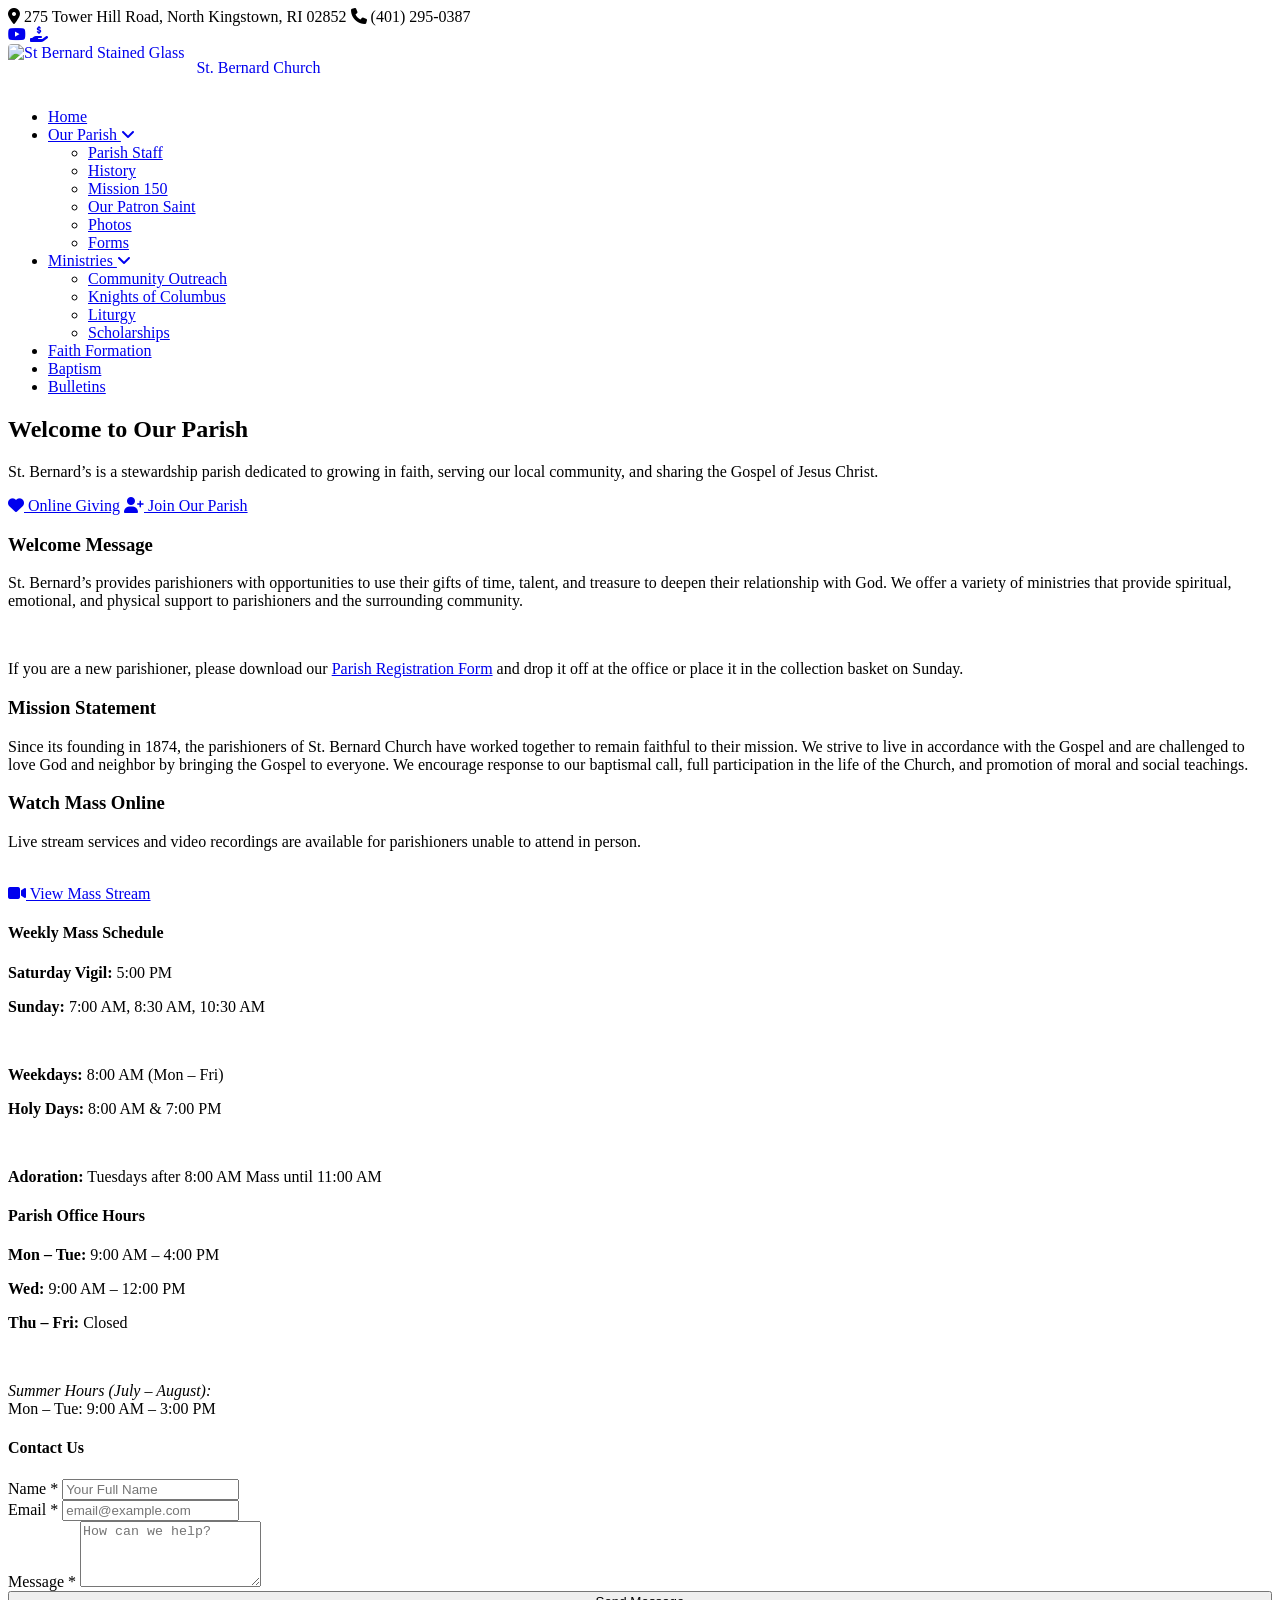
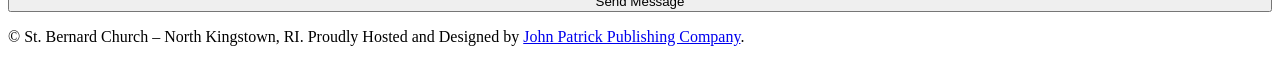
==== index.html @ ca155a06 "Replace inline styles with external stylesheet Removed inline styles and linked external stylesheet." ====
<!DOCTYPE html>
<html lang="en">
<head>
  <meta charset="UTF-8">
  <meta name="viewport" content="width=device-width, initial-scale=1.0">
  <title>St Bernard Church – North Kingstown, RI</title>
  <link rel="stylesheet" href="https://cdnjs.cloudflare.com/ajax/libs/font-awesome/6.4.0/css/all.min.css">
  <link rel="stylesheet" media/styles.css">


</head>
<body>

  <!-- Top Info Bar -->
  <div class="topbar">
    <div class="topbar-info">
      <span><i class="fas fa-map-marker-alt"></i> 275 Tower Hill Road, North Kingstown, RI 02852</span>
      <span><i class="fas fa-phone"></i> (401) 295-0387</span>
    </div>
    <div class="topbar-links">
      <a href="https://www.youtube.com/@saintbernard-northkingstow7690" target="_blank" title="YouTube"><i class="fab fa-youtube"></i></a>
      <a href="https://giving.parishsoft.com/App/Giving/stbernardnk" target="_blank" title="Online Giving"><i class="fas fa-hand-holding-dollar"></i></a>
    </div>
  </div>

  <!-- Header & Navigation -->
  <header>
    <div class="nav-container">
      <div class="logo-area">
  <a href="{root}index.html" style="display: flex; align-items: center; gap: 12px; text-decoration: none;">
    <img src="/media/st-bernard-stained-glass-window-from-getty-images.jpg" alt="St Bernard Stained Glass" style="height: 48px; width: auto; border-radius: 4px;">
    <span class="site-title">St. Bernard Church</span>
  </a>
</div>
      <nav>
        <ul class="nav-links">
          <li class="nav-item"><a href="index.html">Home</a></li>
          <li class="nav-item">
            <a href="#">Our Parish <i class="fas fa-angle-down"></i></a>
            <ul class="dropdown">
              <li><a href="parish-staff/index.html">Parish Staff</a></li>
              <li><a href="history/index.html">History</a></li>
              <li><a href="mission-150/index.html">Mission 150</a></li>
              <li><a href="our-patron-saint/index.html">Our Patron Saint</a></li>
              <li><a href="photos/index.html">Photos</a></li>
              <li><a href="forms/index.html">Forms</a></li>
            </ul>
          </li>
          <li class="nav-item">
            <a href="#">Ministries <i class="fas fa-angle-down"></i></a>
            <ul class="dropdown">
              <li><a href="community-outreach/index.html">Community Outreach</a></li>
              <li><a href="knight-of-columbus/index.html">Knights of Columbus</a></li>
              <li><a href="liturgy/index.html">Liturgy</a></li>
              <li><a href="scholarships/index.html">Scholarships</a></li>
            </ul>
          </li>
          <li class="nav-item"><a href="faith-formation/index.html">Faith Formation</a></li>
          <li class="nav-item"><a href="baptism/index.html">Baptism</a></li>
          <li class="nav-item"><a href="https://www.jppc.net/onlinebulletins/9020template.pdf" target="_blank">Bulletins</a></li>
        </ul>
      </nav>
    </div>
  </header>

  <!-- Hero Banner -->
  <section class="hero">
    <div class="hero-content">
      <h2>Welcome to Our Parish</h2>
      <p>St. Bernard’s is a stewardship parish dedicated to growing in faith, serving our local community, and sharing the Gospel of Jesus Christ.</p>
      <div class="hero-actions">
        <a href="https://giving.parishsoft.com/App/Giving/stbernardnk" target="_blank" class="btn btn-primary"><i class="fas fa-heart"></i> Online Giving</a>
        <a href="https://www.stbernardnk.com/wp-content/uploads/parish-registration-form-9-22-2020.pdf" target="_blank" class="btn btn-outline"><i class="fas fa-user-plus"></i> Join Our Parish</a>
      </div>
    </div>
  </section>

  <!-- Main Grid Content -->
  <div class="content-grid">
    
    <!-- Left Column: Core Announcements & Mission -->
    <main class="main-body">
      
      <article class="card">
        <h3 class="section-title">Welcome Message</h3>
        <p>St. Bernard’s provides parishioners with opportunities to use their gifts of time, talent, and treasure to deepen their relationship with God. We offer a variety of ministries that provide spiritual, emotional, and physical support to parishioners and the surrounding community.</p>
        <br>
        <p>If you are a new parishioner, please download our <a href="https://www.stbernardnk.com/wp-content/uploads/parish-registration-form-9-22-2020.pdf" target="_blank">Parish Registration Form</a> and drop it off at the office or place it in the collection basket on Sunday.</p>
      </article>

      <article class="card">
        <h3 class="section-title">Mission Statement</h3>
        <p>Since its founding in 1874, the parishioners of St. Bernard Church have worked together to remain faithful to their mission. We strive to live in accordance with the Gospel and are challenged to love God and neighbor by bringing the Gospel to everyone. We encourage response to our baptismal call, full participation in the life of the Church, and promotion of moral and social teachings.</p>
      </article>

      <article class="card">
        <h3 class="section-title">Watch Mass Online</h3>
        <p>Live stream services and video recordings are available for parishioners unable to attend in person.</p>
        <br>
        <a href="https://olmparish.org/news/2020/3/30/olm-live-streaming-schedule" target="_blank" class="btn btn-primary"><i class="fas fa-video"></i> View Mass Stream</a>
      </article>

    </main>

    <!-- Right Column: Sidebar Widgets -->
    <aside class="sidebar">
      
      <div class="card">
        <h4 class="widget-title">Weekly Mass Schedule</h4>
        <p><strong>Saturday Vigil:</strong> 5:00 PM</p>
        <p><strong>Sunday:</strong> 7:00 AM, 8:30 AM, 10:30 AM</p>
        <br>
        <p><strong>Weekdays:</strong> 8:00 AM (Mon – Fri)</p>
        <p><strong>Holy Days:</strong> 8:00 AM & 7:00 PM</p>
        <br>
        <p><strong>Adoration:</strong> Tuesdays after 8:00 AM Mass until 11:00 AM</p>
      </div>

      <div class="card">
        <h4 class="widget-title">Parish Office Hours</h4>
        <p><strong>Mon – Tue:</strong> 9:00 AM – 4:00 PM</p>
        <p><strong>Wed:</strong> 9:00 AM – 12:00 PM</p>
        <p><strong>Thu – Fri:</strong> Closed</p>
        <br>
        <p><em>Summer Hours (July – August):</em><br>Mon – Tue: 9:00 AM – 3:00 PM</p>
      </div>

      <div class="card">
        <h4 class="widget-title">Contact Us</h4>
        <form action="#" method="post">
          <div class="form-group">
            <label for="name">Name *</label>
            <input type="text" id="name" name="name" required placeholder="Your Full Name">
          </div>
          <div class="form-group">
            <label for="email">Email *</label>
            <input type="email" id="email" name="email" required placeholder="email@example.com">
          </div>
          <div class="form-group">
            <label for="message">Message *</label>
            <textarea id="message" name="message" rows="4" required placeholder="How can we help?"></textarea>
          </div>
          <button type="submit" class="btn btn-primary" style="width: 100%; justify-content: center;">Send Message</button>
        </form>
      </div>

    </aside>

  </div>

  <!-- Footer -->
  <footer>
    <p>&copy; St. Bernard Church – North Kingstown, RI. Proudly Hosted and Designed by <a href="https://www.jppc.net/" target="_blank">John Patrick Publishing Company</a>.</p>
  </footer>

</body>
</html>
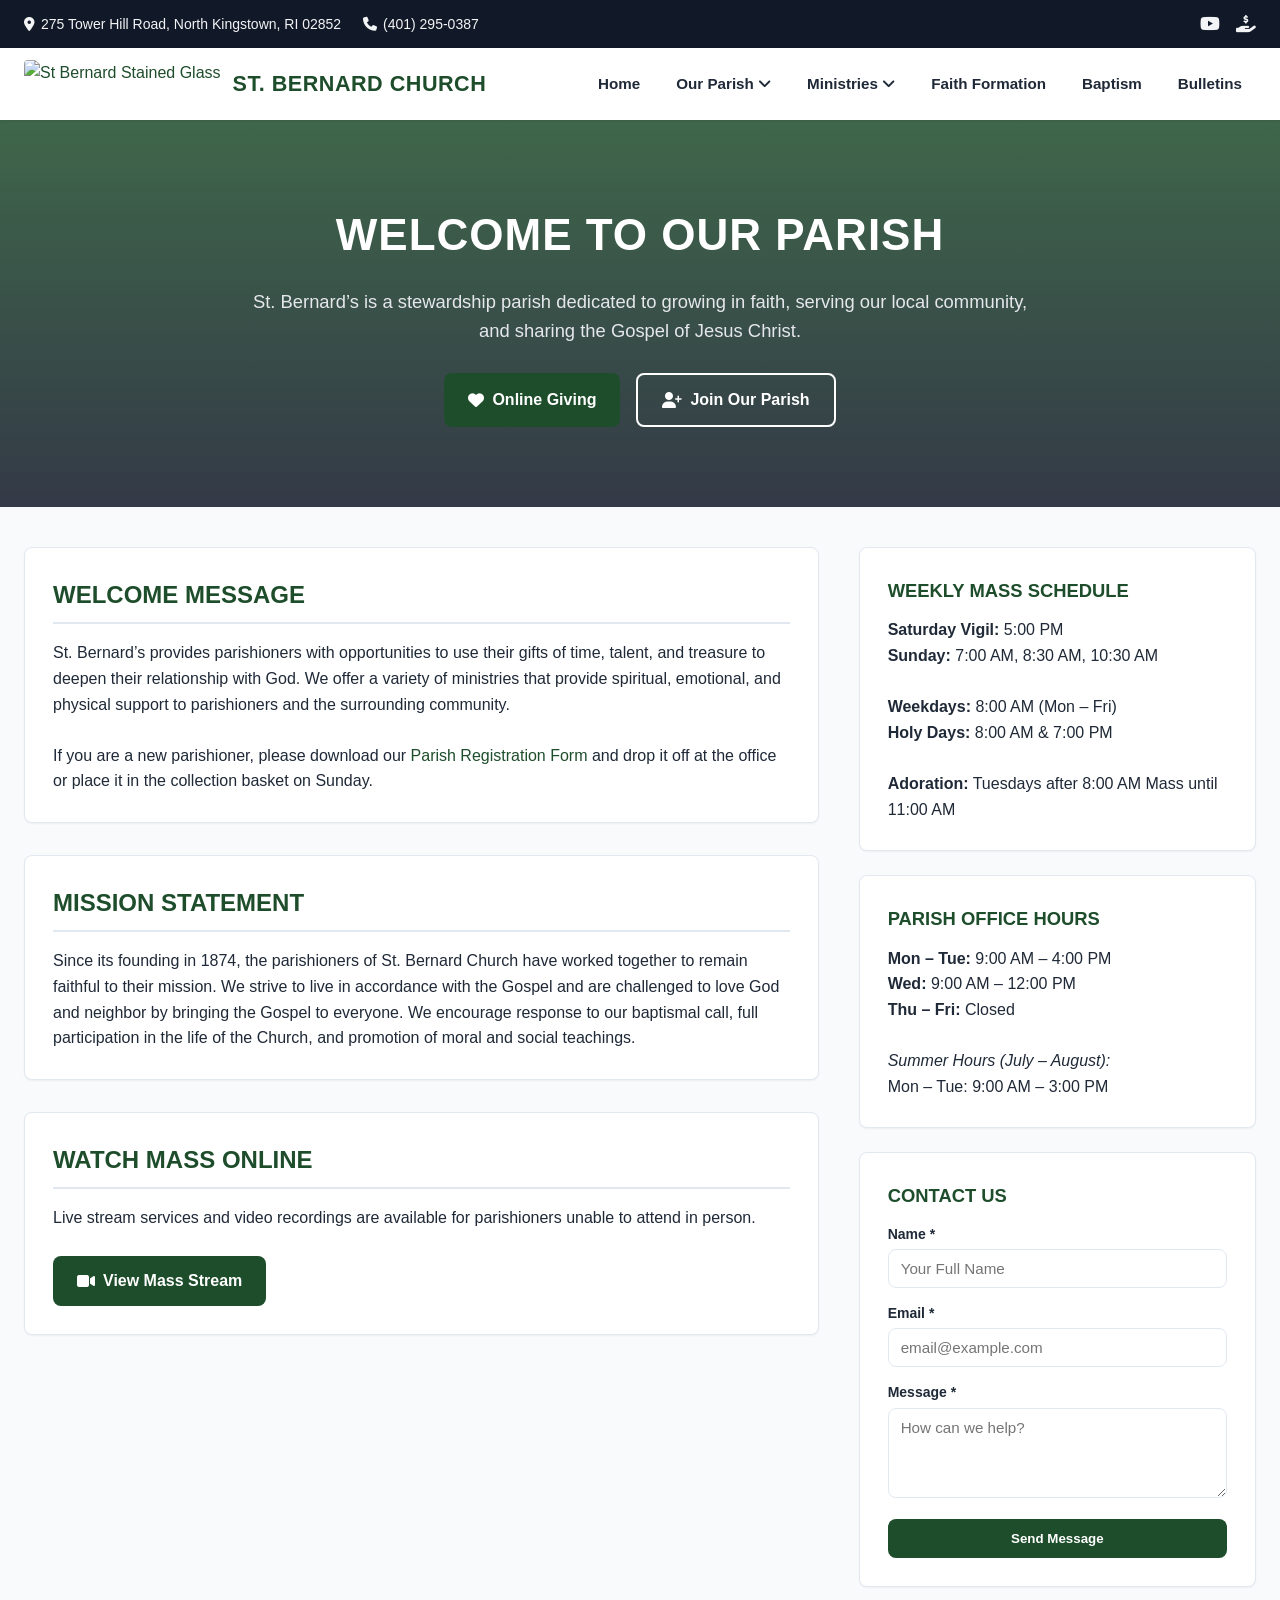
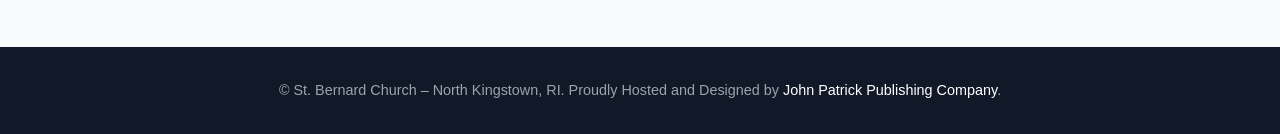
==== commit 43c7f7df: "Update link to Parish Staff page in navigation" ====
--- a/index.html
+++ b/index.html
@@ -5,7 +5,7 @@
   <meta name="viewport" content="width=device-width, initial-scale=1.0">
   <title>St Bernard Church – North Kingstown, RI</title>
   <link rel="stylesheet" href="https://cdnjs.cloudflare.com/ajax/libs/font-awesome/6.4.0/css/all.min.css">
-  <link rel="stylesheet" media/styles.css">
+ <link rel="stylesheet" href="css/styles.css">
 
 
 </head>
@@ -38,7 +38,7 @@
           <li class="nav-item">
             <a href="#">Our Parish <i class="fas fa-angle-down"></i></a>
             <ul class="dropdown">
-              <li><a href="parish-staff/index.html">Parish Staff</a></li>
+              <li><a href="parish-staff.html">Parish Staff</a></li>
               <li><a href="history/index.html">History</a></li>
               <li><a href="mission-150/index.html">Mission 150</a></li>
               <li><a href="our-patron-saint/index.html">Our Patron Saint</a></li>
--- a/css/styles.css
+++ b/css/styles.css
@@ -0,0 +1,324 @@
+ 
+    :root {
+      --primary-color: #1e4d2b;
+      --primary-hover: #14351d;
+      --accent-color: #800000;
+      --text-dark: #1f2937;
+      --text-muted: #4b5563;
+      --bg-light: #f8fafc;
+      --card-bg: #ffffff;
+      --border-color: #e2e8f0;
+      --radius: 8px;
+    }
+
+    * {
+      box-sizing: border-box;
+      margin: 0;
+      padding: 0;
+      font-family: -apple-system, BlinkMacSystemFont, "Segoe UI", Roboto, Helvetica, Arial, sans-serif;
+    }
+
+    body {
+      background-color: var(--bg-light);
+      color: var(--text-dark);
+      line-height: 1.6;
+    }
+
+    a {
+      color: var(--primary-color);
+      text-decoration: none;
+      transition: color 0.2s ease;
+    }
+
+    a:hover {
+      color: var(--accent-color);
+    }
+
+    /* Top Bar */
+    .topbar {
+      background-color: #111827;
+      color: #f3f4f6;
+      padding: 10px 24px;
+      font-size: 0.875rem;
+      display: flex;
+      justify-content: space-between;
+      align-items: center;
+      flex-wrap: wrap;
+      gap: 12px;
+    }
+
+    .topbar-info span {
+      margin-right: 18px;
+      display: inline-flex;
+      align-items: center;
+      gap: 6px;
+    }
+
+    .topbar-links a {
+      color: #f3f4f6;
+      margin-left: 12px;
+      font-size: 1.1rem;
+    }
+
+    /* Navigation Bar */
+    header {
+      background: #ffffff;
+      box-shadow: 0 1px 3px rgba(0,0,0,0.1);
+      position: sticky;
+      top: 0;
+      z-index: 1000;
+    }
+
+    .nav-container {
+      max-width: 1280px;
+      margin: 0 auto;
+      display: flex;
+      justify-content: space-between;
+      align-items: center;
+      padding: 12px 24px;
+    }
+
+    .logo-area {
+      display: flex;
+      align-items: center;
+      gap: 12px;
+    }
+
+    .logo-area img {
+      height: 48px;
+      width: auto;
+      border-radius: 4px;
+    }
+
+    .site-title {
+      font-size: 1.35rem;
+      font-weight: 700;
+      color: var(--primary-color);
+      text-transform: uppercase;
+      letter-spacing: 0.5px;
+    }
+
+    .nav-links {
+      display: flex;
+      list-style: none;
+      gap: 8px;
+    }
+
+    .nav-item {
+      position: relative;
+    }
+
+    .nav-item > a {
+      padding: 10px 14px;
+      font-weight: 600;
+      font-size: 0.95rem;
+      color: var(--text-dark);
+      border-radius: var(--radius);
+      display: inline-block;
+    }
+
+    .nav-item:hover > a {
+      background-color: var(--bg-light);
+      color: var(--primary-color);
+    }
+
+    /* Submenu */
+    .dropdown {
+      display: none;
+      position: absolute;
+      top: 100%;
+      left: 0;
+      background: #ffffff;
+      min-width: 220px;
+      box-shadow: 0 10px 15px -3px rgba(0,0,0,0.1);
+      border: 1px solid var(--border-color);
+      border-radius: var(--radius);
+      padding: 8px 0;
+      list-style: none;
+    }
+
+    .dropdown a {
+      display: block;
+      padding: 8px 16px;
+      font-weight: 400;
+      font-size: 0.9rem;
+      color: var(--text-dark);
+    }
+
+    .dropdown a:hover {
+      background-color: var(--bg-light);
+      color: var(--primary-color);
+    }
+
+    .nav-item:hover .dropdown {
+      display: block;
+    }
+
+    /* Hero Banner */
+    .hero {
+      background: linear-gradient(rgba(30, 77, 43, 0.85), rgba(17, 24, 39, 0.85)), 
+                  url('https://www.stbernardnk.com/wp-content/uploads/church-and-parish-center.png') center/cover no-repeat;
+      color: #ffffff;
+      padding: 80px 24px;
+      text-align: center;
+    }
+
+    .hero-content {
+      max-width: 800px;
+      margin: 0 auto;
+    }
+
+    .hero h2 {
+      font-size: 2.75rem;
+      font-weight: 800;
+      margin-bottom: 16px;
+      text-transform: uppercase;
+      letter-spacing: 1px;
+    }
+
+    .hero p {
+      font-size: 1.15rem;
+      margin-bottom: 28px;
+      color: #e5e7eb;
+    }
+
+    .hero-actions {
+      display: flex;
+      justify-content: center;
+      gap: 16px;
+      flex-wrap: wrap;
+    }
+
+    .btn {
+      padding: 12px 24px;
+      font-weight: 600;
+      border-radius: var(--radius);
+      display: inline-flex;
+      align-items: center;
+      gap: 8px;
+      cursor: pointer;
+      transition: all 0.2s ease;
+    }
+
+    .btn-primary {
+      background-color: var(--primary-color);
+      color: #ffffff;
+      border: none;
+    }
+
+    .btn-primary:hover {
+      background-color: var(--primary-hover);
+      color: #ffffff;
+    }
+
+    .btn-outline {
+      border: 2px solid #ffffff;
+      color: #ffffff;
+    }
+
+    .btn-outline:hover {
+      background-color: #ffffff;
+      color: var(--text-dark);
+    }
+
+    /* Main Container */
+    .content-grid {
+      max-width: 1280px;
+      margin: 40px auto;
+      padding: 0 24px;
+      display: grid;
+      grid-template-columns: 2fr 1fr;
+      gap: 40px;
+    }
+
+    /* Main Column */
+    .main-body {
+      display: flex;
+      flex-direction: column;
+      gap: 32px;
+    }
+
+    .card {
+      background: var(--card-bg);
+      border: 1px solid var(--border-color);
+      border-radius: var(--radius);
+      padding: 28px;
+      box-shadow: 0 1px 2px rgba(0,0,0,0.05);
+    }
+
+    .section-title {
+      font-size: 1.5rem;
+      color: var(--primary-color);
+      font-weight: 700;
+      margin-bottom: 16px;
+      border-bottom: 2px solid var(--border-color);
+      padding-bottom: 8px;
+      text-transform: uppercase;
+    }
+
+    /* Sidebar Column */
+    .sidebar {
+      display: flex;
+      flex-direction: column;
+      gap: 24px;
+    }
+
+    .widget-title {
+      font-size: 1.15rem;
+      color: var(--primary-color);
+      font-weight: 700;
+      margin-bottom: 12px;
+      text-transform: uppercase;
+    }
+
+    /* Form Fields */
+    .form-group {
+      margin-bottom: 14px;
+    }
+
+    .form-group label {
+      display: block;
+      font-size: 0.875rem;
+      font-weight: 600;
+      margin-bottom: 4px;
+    }
+
+    .form-group input,
+    .form-group textarea {
+      width: 100%;
+      padding: 10px 12px;
+      border: 1px solid var(--border-color);
+      border-radius: var(--radius);
+      font-size: 0.95rem;
+    }
+
+    .form-group input:focus,
+    .form-group textarea:focus {
+      outline: 2px solid var(--primary-color);
+      border-color: transparent;
+    }
+
+    /* Footer */
+    footer {
+      background-color: #111827;
+      color: #9ca3af;
+      padding: 32px 24px;
+      margin-top: 60px;
+      text-align: center;
+      font-size: 0.9rem;
+    }
+
+    footer a {
+      color: #ffffff;
+    }
+
+    /* Responsive Design */
+    @media (max-width: 992px) {
+      .content-grid {
+        grid-template-columns: 1fr;
+      }
+      .nav-links {
+        display: none; /* Add JS or mobile menu button for production */
+      }
+    }
+
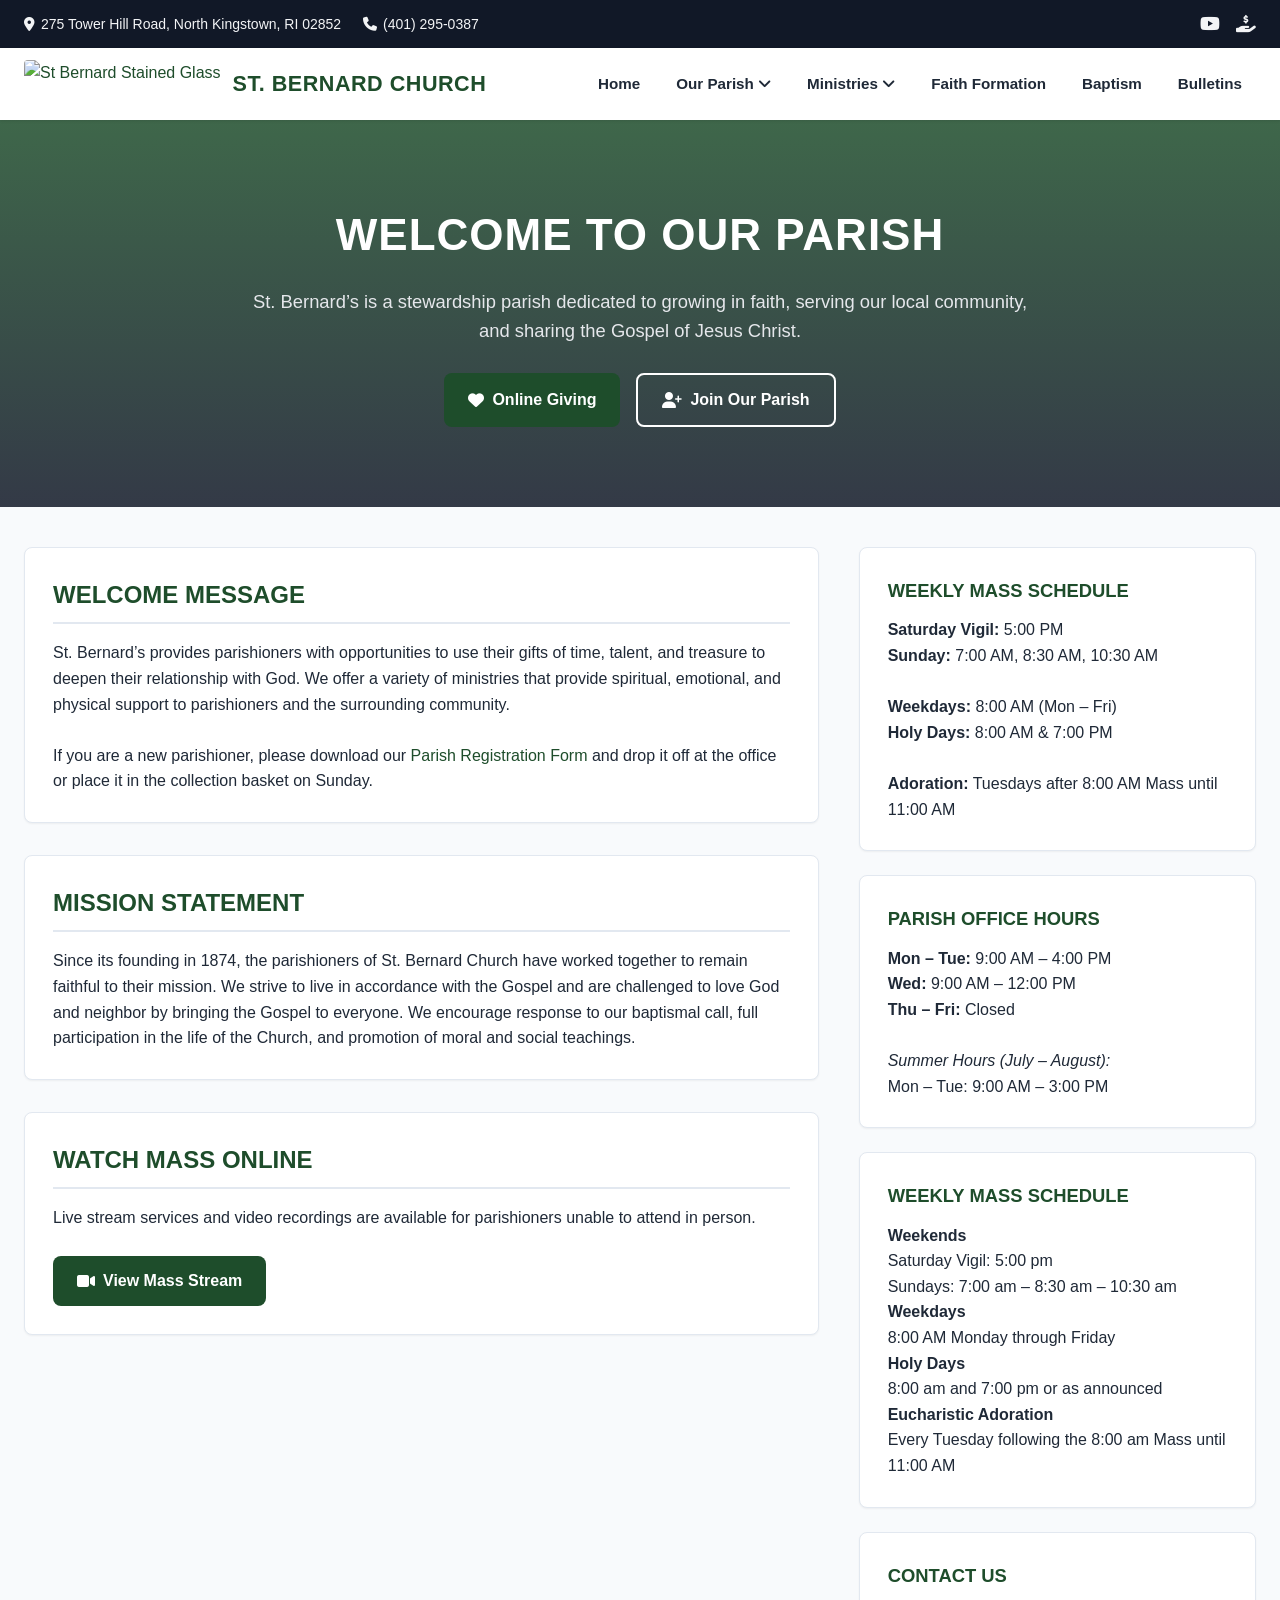
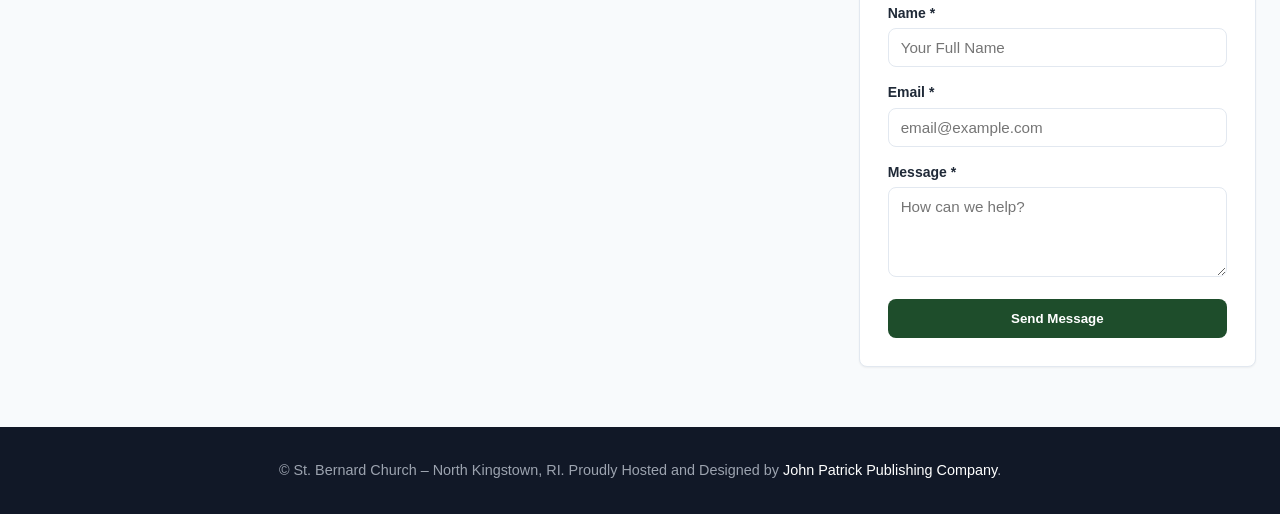
==== commit 7e1aa459: "Update index.html" ====
--- a/index.html
+++ b/index.html
@@ -57,7 +57,7 @@
           </li>
           <li class="nav-item"><a href="faith-formation/index.html">Faith Formation</a></li>
           <li class="nav-item"><a href="baptism/index.html">Baptism</a></li>
-          <li class="nav-item"><a href="https://www.jppc.net/onlinebulletins/9020template.pdf" target="_blank">Bulletins</a></li>
+          <li class="nav-item"><a href="https://www.church-bulletin.org/saint-bernard-church-north-kingstown-ri-02852" target="_blank">Bulletins</a></li>
         </ul>
       </nav>
     </div>
@@ -125,6 +125,24 @@
         <p><em>Summer Hours (July – August):</em><br>Mon – Tue: 9:00 AM – 3:00 PM</p>
       </div>
 
+
+      <div class="card">
+  <h4 class="widget-title">WEEKLY MASS SCHEDULE</h4>
+  
+  <p><strong>Weekends</strong><br>
+  Saturday Vigil: 5:00 pm<br>
+  Sundays: 7:00 am – 8:30 am – 10:30 am</p>
+
+  <p><strong>Weekdays</strong><br>
+  8:00 AM Monday through Friday</p>
+
+  <p><strong>Holy Days</strong><br>
+  8:00 am and 7:00 pm or as announced</p>
+
+  <p><strong>Eucharistic Adoration</strong><br>
+  Every Tuesday following the 8:00 am Mass until 11:00 AM</p>
+</div>
+
       <div class="card">
         <h4 class="widget-title">Contact Us</h4>
         <form action="#" method="post">
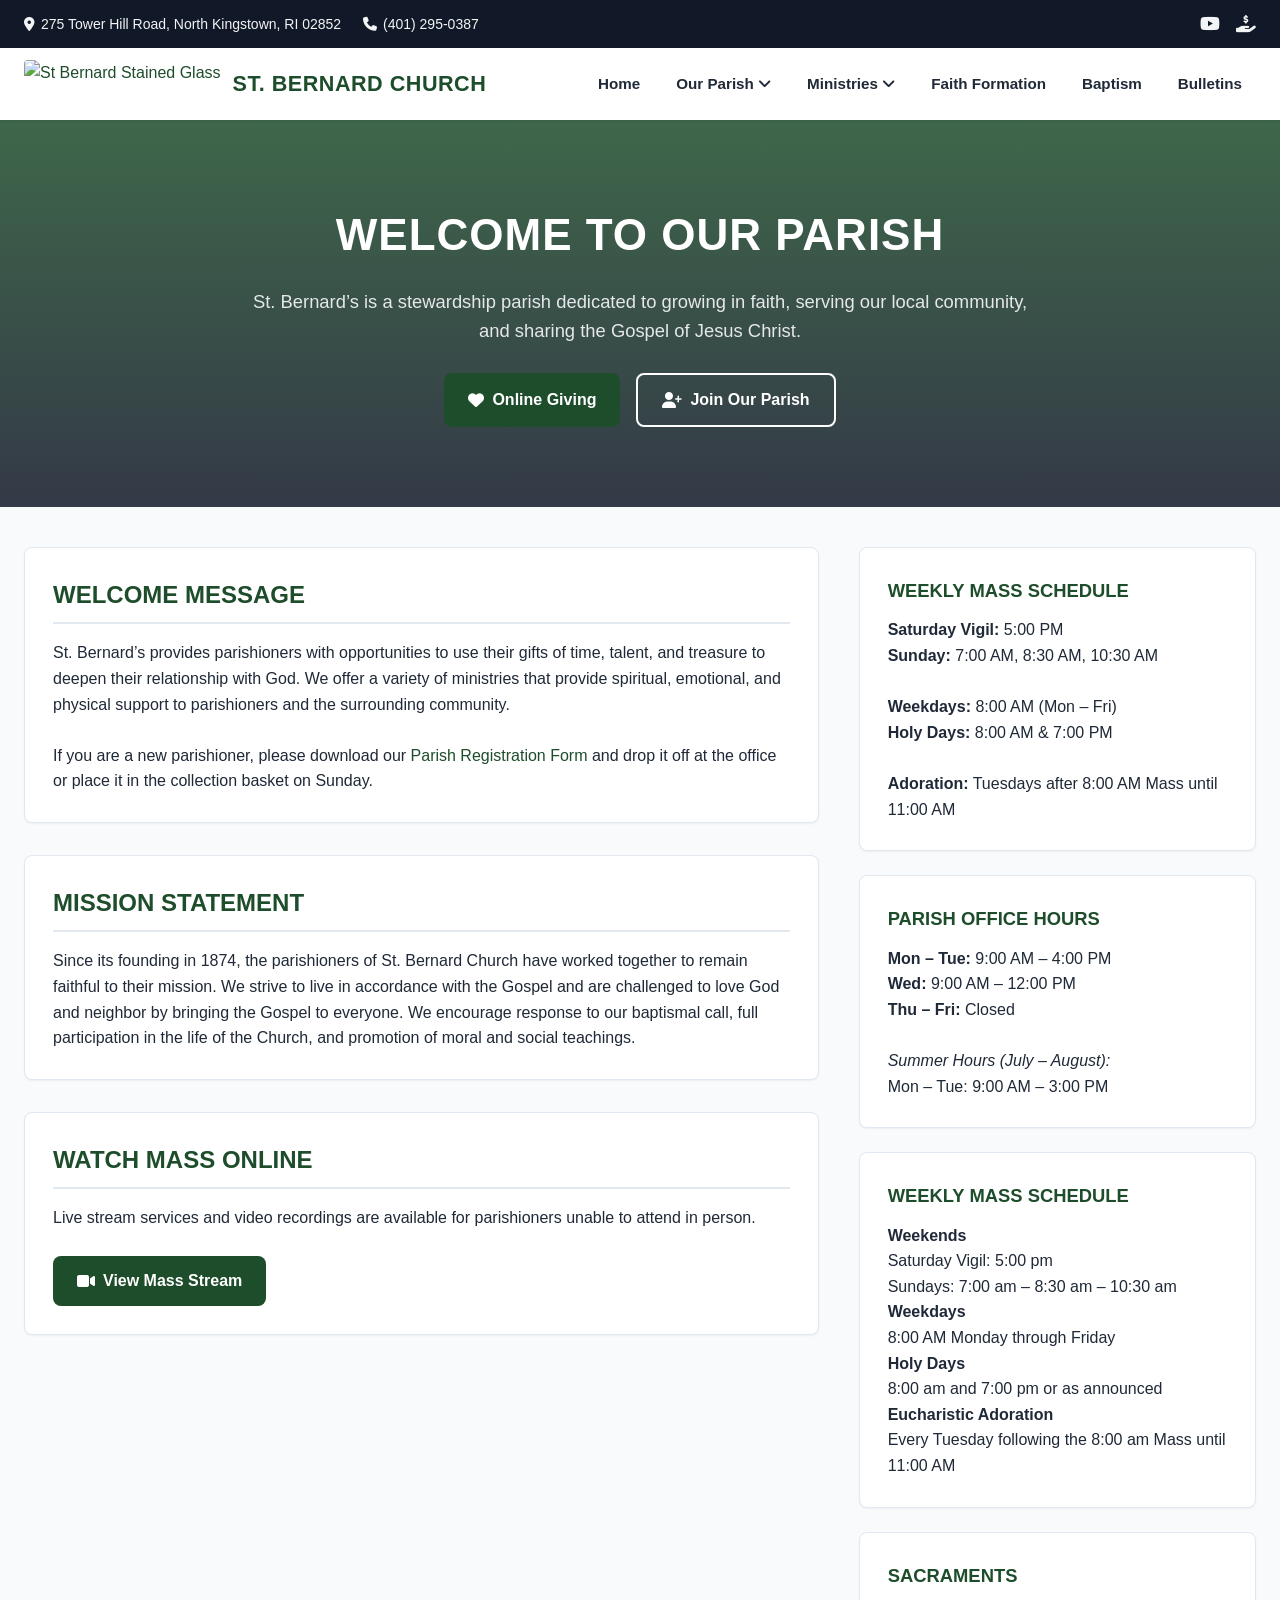
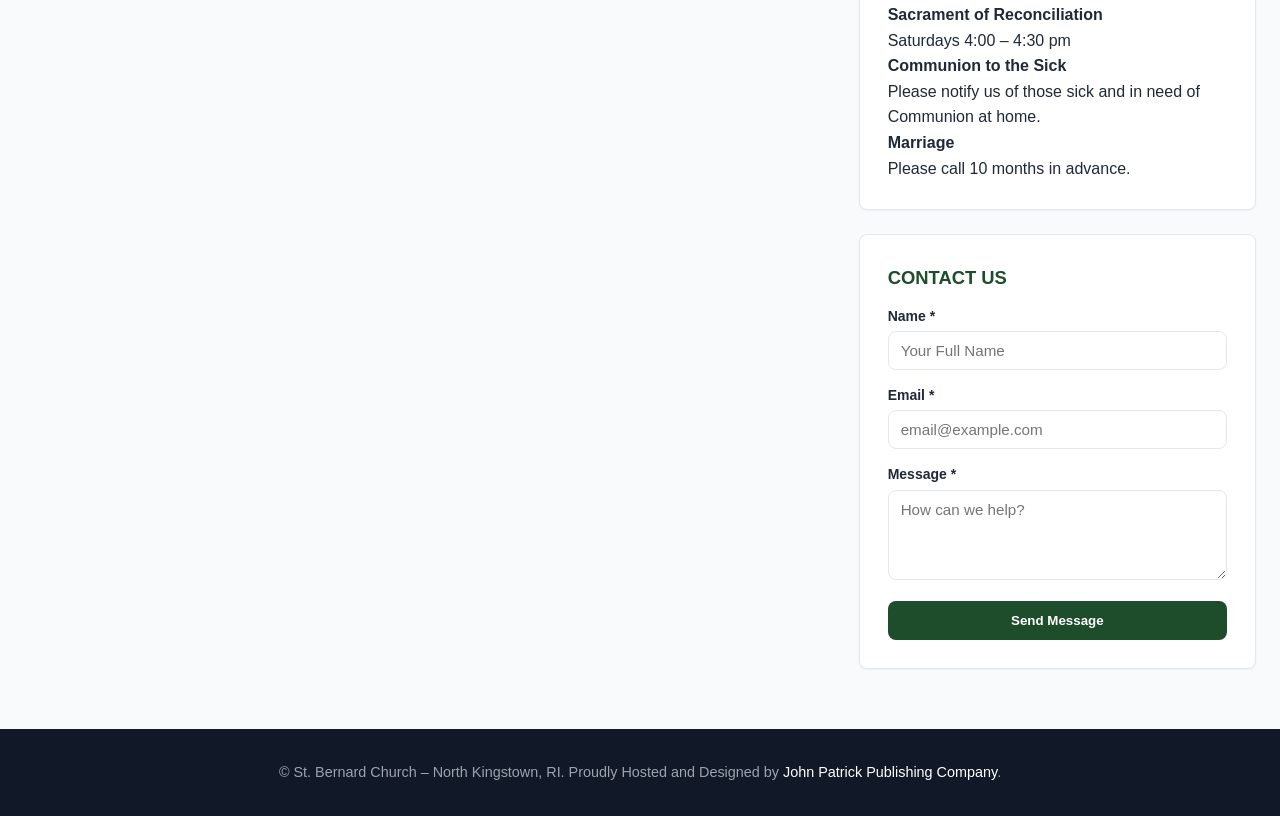
==== commit bdb39fff: "Add sacrament information to index.html" ====
--- a/index.html
+++ b/index.html
@@ -144,6 +144,19 @@
 </div>
 
       <div class="card">
+  <h4 class="widget-title">SACRAMENTS</h4>
+  
+  <p><strong>Sacrament of Reconciliation</strong><br>
+  Saturdays 4:00 – 4:30 pm</p>
+
+  <p><strong>Communion to the Sick</strong><br>
+  Please notify us of those sick and in need of Communion at home.</p>
+
+  <p><strong>Marriage</strong><br>
+  Please call 10 months in advance.</p>
+</div>
+
+      <div class="card">
         <h4 class="widget-title">Contact Us</h4>
         <form action="#" method="post">
           <div class="form-group">
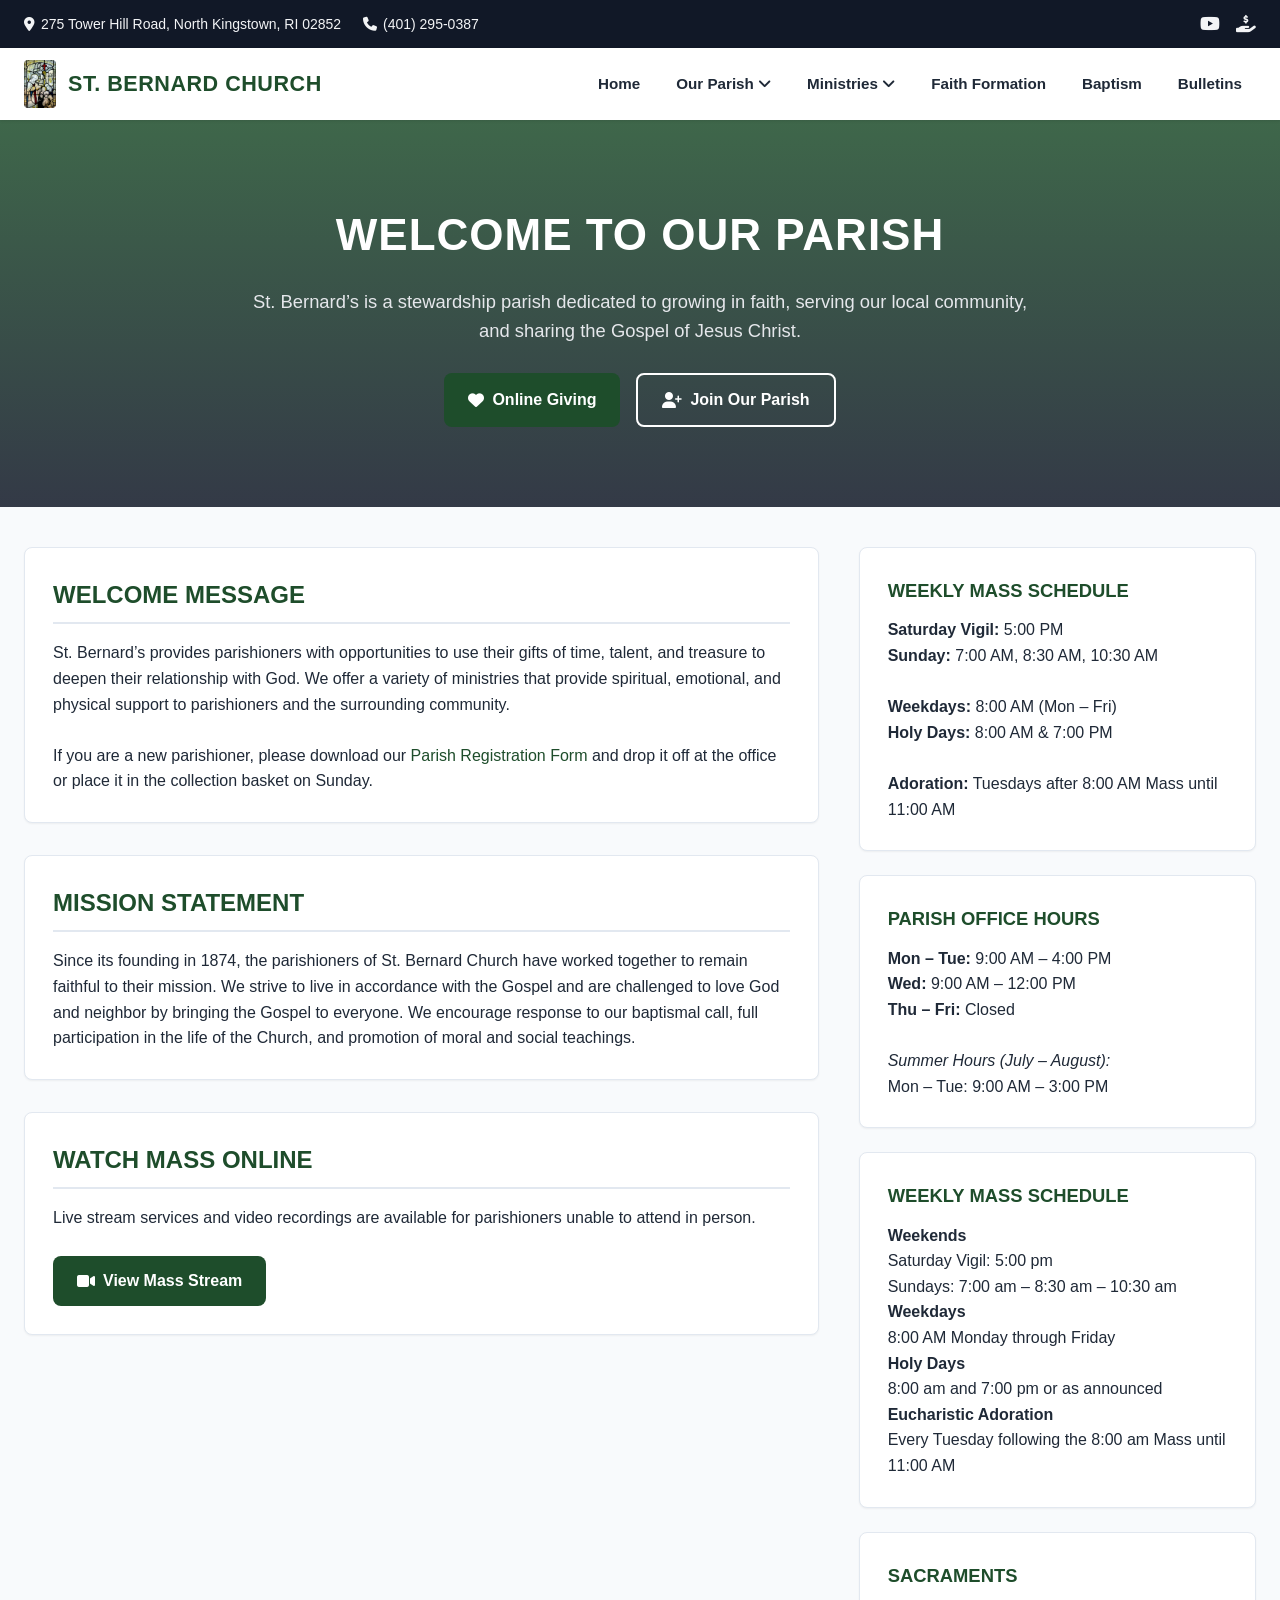
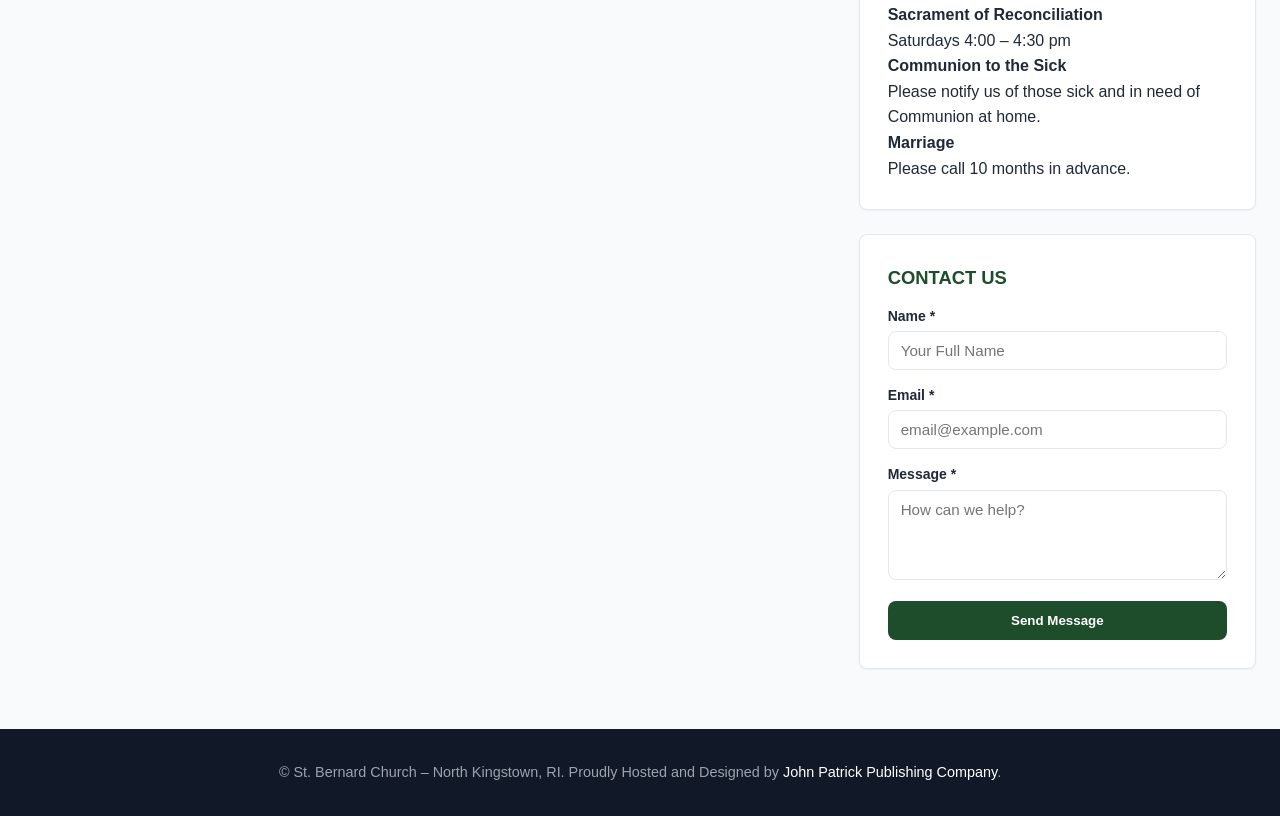
==== commit 11237331: "Update image source for logo in index.html" ====
--- a/index.html
+++ b/index.html
@@ -28,7 +28,8 @@
     <div class="nav-container">
       <div class="logo-area">
   <a href="{root}index.html" style="display: flex; align-items: center; gap: 12px; text-decoration: none;">
-    <img src="/media/st-bernard-stained-glass-window-from-getty-images.jpg" alt="St Bernard Stained Glass" style="height: 48px; width: auto; border-radius: 4px;">
+    <img src="/media/SB-Stained-Glass-Window.jpg
+" alt="St Bernard Stained Glass" style="height: 48px; width: auto; border-radius: 4px;">
     <span class="site-title">St. Bernard Church</span>
   </a>
 </div>
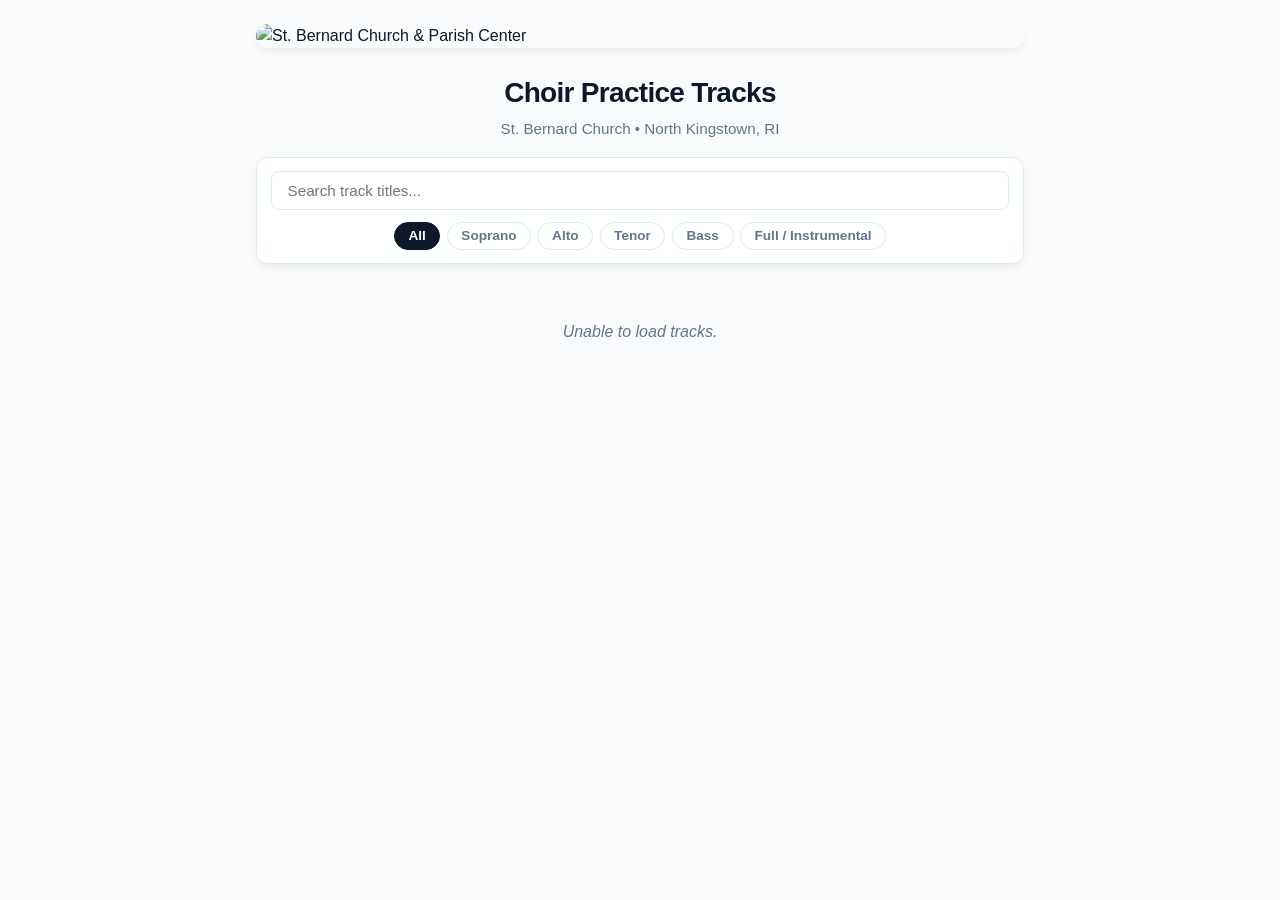
==== commit 72eb31e6: "Revise index.html for choir practice tracks Updated the title and added CSS styles for the choir pra" ====
--- a/index.html
+++ b/index.html
@@ -3,187 +3,347 @@
 <head>
   <meta charset="UTF-8">
   <meta name="viewport" content="width=device-width, initial-scale=1.0">
-  <title>St Bernard Church – North Kingstown, RI</title>
-  <link rel="stylesheet" href="https://cdnjs.cloudflare.com/ajax/libs/font-awesome/6.4.0/css/all.min.css">
- <link rel="stylesheet" href="css/styles.css">
-
-
+  <title>St. Bernard Choir Practice Tracks</title>
+  <style>
+    :root {
+      --primary: #0f172a;
+      --accent: #1e40af;
+      --bg: #f8fafc;
+      --card-bg: #ffffff;
+      --border: #e2e8f0;
+      --text-main: #0f172a;
+      --text-muted: #64748b;
+      --radius: 12px;
+      --shadow-sm: 0 1px 3px rgba(0,0,0,0.05);
+      --shadow-md: 0 4px 12px -2px rgba(0,0,0,0.08);
+    }
+
+    * {
+      box-sizing: border-box;
+      margin: 0;
+      padding: 0;
+    }
+
+    body {
+      font-family: -apple-system, BlinkMacSystemFont, "Segoe UI", Roboto, Oxygen, Ubuntu, Cantarell, sans-serif;
+      background-color: var(--bg);
+      color: var(--text-main);
+      line-height: 1.5;
+      padding-bottom: 3rem;
+    }
+
+    /* Top Banner */
+    .header-banner {
+      width: 100%;
+      max-width: 800px;
+      margin: 1.5rem auto 0 auto;
+      padding: 0 1rem;
+    }
+
+    .header-banner img {
+      width: 100%;
+      height: auto;
+      border-radius: var(--radius);
+      box-shadow: var(--shadow-md);
+      display: block;
+    }
+
+    .page-header {
+      text-align: center;
+      padding: 1.5rem 1rem 1rem 1rem;
+    }
+
+    .page-header h1 {
+      font-size: 1.75rem;
+      font-weight: 700;
+      color: var(--primary);
+      letter-spacing: -0.025em;
+    }
+
+    .page-header p {
+      color: var(--text-muted);
+      font-size: 0.95rem;
+      margin-top: 0.25rem;
+    }
+
+    /* Main Container */
+    .container {
+      max-width: 800px;
+      margin: 0 auto;
+      padding: 0 1rem;
+    }
+
+    /* Sticky Control Panel */
+    .control-panel {
+      position: sticky;
+      top: 0.75rem;
+      z-index: 50;
+      background: rgba(255, 255, 255, 0.85);
+      backdrop-filter: blur(12px);
+      -webkit-backdrop-filter: blur(12px);
+      border: 1px solid var(--border);
+      border-radius: var(--radius);
+      padding: 0.85rem;
+      margin-bottom: 1.5rem;
+      box-shadow: var(--shadow-md);
+      display: flex;
+      flex-direction: column;
+      gap: 0.75rem;
+    }
+
+    .search-box {
+      width: 100%;
+    }
+
+    .search-input {
+      width: 100%;
+      padding: 0.6rem 1rem;
+      border: 1px solid var(--border);
+      border-radius: 8px;
+      font-size: 0.95rem;
+      outline: none;
+      transition: border-color 0.2s ease, box-shadow 0.2s ease;
+      background: #ffffff;
+    }
+
+    .search-input:focus {
+      border-color: var(--accent);
+      box-shadow: 0 0 0 3px rgba(30, 64, 175, 0.15);
+    }
+
+    .filter-container {
+      display: flex;
+      justify-content: center;
+      gap: 0.4rem;
+      flex-wrap: wrap;
+    }
+
+    .filter-btn {
+      background: transparent;
+      border: 1px solid var(--border);
+      color: var(--text-muted);
+      padding: 0.35rem 0.85rem;
+      border-radius: 20px;
+      cursor: pointer;
+      font-weight: 600;
+      font-size: 0.85rem;
+      transition: all 0.2s ease;
+    }
+
+    .filter-btn:hover {
+      border-color: var(--primary);
+      color: var(--primary);
+    }
+
+    .filter-btn.active {
+      background: var(--primary);
+      border-color: var(--primary);
+      color: #ffffff;
+    }
+
+    /* Track Cards */
+    .track-list {
+      display: flex;
+      flex-direction: column;
+      gap: 0.85rem;
+    }
+
+    .track-card {
+      background: var(--card-bg);
+      border: 1px solid var(--border);
+      border-radius: var(--radius);
+      padding: 1.15rem;
+      box-shadow: var(--shadow-sm);
+      transition: transform 0.2s ease, box-shadow 0.2s ease, border-color 0.2s ease;
+    }
+
+    .track-card:hover {
+      transform: translateY(-2px);
+      box-shadow: var(--shadow-md);
+    }
+
+    .track-card.playing {
+      border-color: var(--accent);
+      box-shadow: 0 0 0 2px rgba(30, 64, 175, 0.2);
+    }
+
+    .track-header {
+      display: flex;
+      justify-content: space-between;
+      align-items: center;
+      margin-bottom: 0.75rem;
+    }
+
+    .track-title {
+      font-size: 1rem;
+      font-weight: 600;
+      color: var(--primary);
+    }
+
+    .tag {
+      font-size: 0.68rem;
+      font-weight: 700;
+      padding: 0.2rem 0.55rem;
+      border-radius: 6px;
+      text-transform: uppercase;
+      letter-spacing: 0.03em;
+    }
+
+    .tag-soprano { background-color: #dbeafe; color: #1e40af; }
+    .tag-alto { background-color: #f3e8ff; color: #6b21a8; }
+    .tag-tenor { background-color: #dcfce7; color: #166534; }
+    .tag-bass { background-color: #ffedd5; color: #9a3412; }
+    .tag-full { background-color: #f1f5f9; color: #475569; }
+
+    audio {
+      width: 100%;
+      height: 40px;
+      border-radius: 8px;
+      outline: none;
+    }
+
+    .no-results {
+      text-align: center;
+      color: var(--text-muted);
+      padding: 2rem;
+      font-style: italic;
+    }
+  </style>
 </head>
 <body>
 
-  <!-- Top Info Bar -->
-  <div class="topbar">
-    <div class="topbar-info">
-      <span><i class="fas fa-map-marker-alt"></i> 275 Tower Hill Road, North Kingstown, RI 02852</span>
-      <span><i class="fas fa-phone"></i> (401) 295-0387</span>
-    </div>
-    <div class="topbar-links">
-      <a href="https://www.youtube.com/@saintbernard-northkingstow7690" target="_blank" title="YouTube"><i class="fab fa-youtube"></i></a>
-      <a href="https://giving.parishsoft.com/App/Giving/stbernardnk" target="_blank" title="Online Giving"><i class="fas fa-hand-holding-dollar"></i></a>
-    </div>
+  <!-- Header Banner -->
+  <div class="header-banner">
+    <img src="./Media/church-and-parish-center.png" alt="St. Bernard Church & Parish Center">
   </div>
 
-  <!-- Header & Navigation -->
-  <header>
-    <div class="nav-container">
-      <div class="logo-area">
-  <a href="{root}index.html" style="display: flex; align-items: center; gap: 12px; text-decoration: none;">
-    <img src="/media/SB-Stained-Glass-Window.jpg
-" alt="St Bernard Stained Glass" style="height: 48px; width: auto; border-radius: 4px;">
-    <span class="site-title">St. Bernard Church</span>
-  </a>
-</div>
-      <nav>
-        <ul class="nav-links">
-          <li class="nav-item"><a href="index.html">Home</a></li>
-          <li class="nav-item">
-            <a href="#">Our Parish <i class="fas fa-angle-down"></i></a>
-            <ul class="dropdown">
-              <li><a href="parish-staff.html">Parish Staff</a></li>
-              <li><a href="history/index.html">History</a></li>
-              <li><a href="mission-150/index.html">Mission 150</a></li>
-              <li><a href="our-patron-saint/index.html">Our Patron Saint</a></li>
-              <li><a href="photos/index.html">Photos</a></li>
-              <li><a href="forms/index.html">Forms</a></li>
-            </ul>
-          </li>
-          <li class="nav-item">
-            <a href="#">Ministries <i class="fas fa-angle-down"></i></a>
-            <ul class="dropdown">
-              <li><a href="community-outreach/index.html">Community Outreach</a></li>
-              <li><a href="knight-of-columbus/index.html">Knights of Columbus</a></li>
-              <li><a href="liturgy/index.html">Liturgy</a></li>
-              <li><a href="scholarships/index.html">Scholarships</a></li>
-            </ul>
-          </li>
-          <li class="nav-item"><a href="faith-formation/index.html">Faith Formation</a></li>
-          <li class="nav-item"><a href="baptism/index.html">Baptism</a></li>
-          <li class="nav-item"><a href="https://www.church-bulletin.org/saint-bernard-church-north-kingstown-ri-02852" target="_blank">Bulletins</a></li>
-        </ul>
-      </nav>
-    </div>
+  <header class="page-header">
+    <h1>Choir Practice Tracks</h1>
+    <p>St. Bernard Church • North Kingstown, RI</p>
   </header>
 
-  <!-- Hero Banner -->
-  <section class="hero">
-    <div class="hero-content">
-      <h2>Welcome to Our Parish</h2>
-      <p>St. Bernard’s is a stewardship parish dedicated to growing in faith, serving our local community, and sharing the Gospel of Jesus Christ.</p>
-      <div class="hero-actions">
-        <a href="https://giving.parishsoft.com/App/Giving/stbernardnk" target="_blank" class="btn btn-primary"><i class="fas fa-heart"></i> Online Giving</a>
-        <a href="https://www.stbernardnk.com/wp-content/uploads/parish-registration-form-9-22-2020.pdf" target="_blank" class="btn btn-outline"><i class="fas fa-user-plus"></i> Join Our Parish</a>
+  <main class="container">
+    <!-- Sticky Control Panel -->
+    <div class="control-panel">
+      <div class="search-box">
+        <input type="text" id="searchInput" class="search-input" placeholder="Search track titles..." oninput="applyFilters()">
+      </div>
+      <div class="filter-container">
+        <button class="filter-btn active" onclick="setCategory('all', this)">All</button>
+        <button class="filter-btn" onclick="setCategory('soprano', this)">Soprano</button>
+        <button class="filter-btn" onclick="setCategory('alto', this)">Alto</button>
+        <button class="filter-btn" onclick="setCategory('tenor', this)">Tenor</button>
+        <button class="filter-btn" onclick="setCategory('bass', this)">Bass</button>
+        <button class="filter-btn" onclick="setCategory('full', this)">Full / Instrumental</button>
       </div>
     </div>
-  </section>
-
-  <!-- Main Grid Content -->
-  <div class="content-grid">
-    
-    <!-- Left Column: Core Announcements & Mission -->
-    <main class="main-body">
-      
-      <article class="card">
-        <h3 class="section-title">Welcome Message</h3>
-        <p>St. Bernard’s provides parishioners with opportunities to use their gifts of time, talent, and treasure to deepen their relationship with God. We offer a variety of ministries that provide spiritual, emotional, and physical support to parishioners and the surrounding community.</p>
-        <br>
-        <p>If you are a new parishioner, please download our <a href="https://www.stbernardnk.com/wp-content/uploads/parish-registration-form-9-22-2020.pdf" target="_blank">Parish Registration Form</a> and drop it off at the office or place it in the collection basket on Sunday.</p>
-      </article>
-
-      <article class="card">
-        <h3 class="section-title">Mission Statement</h3>
-        <p>Since its founding in 1874, the parishioners of St. Bernard Church have worked together to remain faithful to their mission. We strive to live in accordance with the Gospel and are challenged to love God and neighbor by bringing the Gospel to everyone. We encourage response to our baptismal call, full participation in the life of the Church, and promotion of moral and social teachings.</p>
-      </article>
-
-      <article class="card">
-        <h3 class="section-title">Watch Mass Online</h3>
-        <p>Live stream services and video recordings are available for parishioners unable to attend in person.</p>
-        <br>
-        <a href="https://olmparish.org/news/2020/3/30/olm-live-streaming-schedule" target="_blank" class="btn btn-primary"><i class="fas fa-video"></i> View Mass Stream</a>
-      </article>
-
-    </main>
-
-    <!-- Right Column: Sidebar Widgets -->
-    <aside class="sidebar">
-      
-      <div class="card">
-        <h4 class="widget-title">Weekly Mass Schedule</h4>
-        <p><strong>Saturday Vigil:</strong> 5:00 PM</p>
-        <p><strong>Sunday:</strong> 7:00 AM, 8:30 AM, 10:30 AM</p>
-        <br>
-        <p><strong>Weekdays:</strong> 8:00 AM (Mon – Fri)</p>
-        <p><strong>Holy Days:</strong> 8:00 AM & 7:00 PM</p>
-        <br>
-        <p><strong>Adoration:</strong> Tuesdays after 8:00 AM Mass until 11:00 AM</p>
-      </div>
-
-      <div class="card">
-        <h4 class="widget-title">Parish Office Hours</h4>
-        <p><strong>Mon – Tue:</strong> 9:00 AM – 4:00 PM</p>
-        <p><strong>Wed:</strong> 9:00 AM – 12:00 PM</p>
-        <p><strong>Thu – Fri:</strong> Closed</p>
-        <br>
-        <p><em>Summer Hours (July – August):</em><br>Mon – Tue: 9:00 AM – 3:00 PM</p>
-      </div>
-
-
-      <div class="card">
-  <h4 class="widget-title">WEEKLY MASS SCHEDULE</h4>
-  
-  <p><strong>Weekends</strong><br>
-  Saturday Vigil: 5:00 pm<br>
-  Sundays: 7:00 am – 8:30 am – 10:30 am</p>
-
-  <p><strong>Weekdays</strong><br>
-  8:00 AM Monday through Friday</p>
-
-  <p><strong>Holy Days</strong><br>
-  8:00 am and 7:00 pm or as announced</p>
-
-  <p><strong>Eucharistic Adoration</strong><br>
-  Every Tuesday following the 8:00 am Mass until 11:00 AM</p>
-</div>
-
-      <div class="card">
-  <h4 class="widget-title">SACRAMENTS</h4>
-  
-  <p><strong>Sacrament of Reconciliation</strong><br>
-  Saturdays 4:00 – 4:30 pm</p>
-
-  <p><strong>Communion to the Sick</strong><br>
-  Please notify us of those sick and in need of Communion at home.</p>
-
-  <p><strong>Marriage</strong><br>
-  Please call 10 months in advance.</p>
-</div>
-
-      <div class="card">
-        <h4 class="widget-title">Contact Us</h4>
-        <form action="#" method="post">
-          <div class="form-group">
-            <label for="name">Name *</label>
-            <input type="text" id="name" name="name" required placeholder="Your Full Name">
+
+    <!-- Track List Container -->
+    <div id="track-list" class="track-list"></div>
+  </main>
+
+  <script>
+    const GITHUB_USERNAME = "jshea305";
+    const REPO_NAME = "SB-choir";
+    const MEDIA_FOLDER = "Media"; // Scanning the Media folder
+
+    let currentCategory = 'all';
+    let allTracks = [];
+
+    async function loadTracks() {
+      const container = document.getElementById('track-list');
+      container.innerHTML = '<div class="no-results">Loading practice tracks...</div>';
+
+      try {
+        // Fetch files specifically inside the Media/ folder
+        const response = await fetch(`https://api.github.com/repos/${GITHUB_USERNAME}/${REPO_NAME}/contents/${MEDIA_FOLDER}`);
+        const files = await response.json();
+
+        allTracks = files
+          .filter(file => file.name.toLowerCase().endsWith('.mp3'))
+          .map(file => ({
+            name: file.name,
+            cleanName: file.name.replace(/\.mp3$/i, ''),
+            category: getCategory(file.name)
+          }));
+
+        renderTracks(allTracks);
+      } catch (err) {
+        console.error('Failed to fetch repository files:', err);
+        container.innerHTML = '<div class="no-results">Unable to load tracks.</div>';
+      }
+    }
+
+    function getCategory(filename) {
+      const lower = filename.toLowerCase();
+      if (lower.includes('soprano') || lower.includes('sop2')) return 'soprano';
+      if (lower.includes('alto')) return 'alto';
+      if (lower.includes('tenor')) return 'tenor';
+      if (lower.includes('bass')) return 'bass';
+      return 'full';
+    }
+
+    function renderTracks(tracks) {
+      const container = document.getElementById('track-list');
+      container.innerHTML = '';
+
+      if (tracks.length === 0) {
+        container.innerHTML = '<div class="no-results">No practice tracks match your search.</div>';
+        return;
+      }
+
+      tracks.forEach(track => {
+        const card = document.createElement('div');
+        card.className = 'track-card';
+        card.setAttribute('data-category', track.category);
+
+        card.innerHTML = `
+          <div class="track-header">
+            <span class="track-title">${track.cleanName}</span>
+            <span class="tag tag-${track.category}">${track.category}</span>
           </div>
-          <div class="form-group">
-            <label for="email">Email *</label>
-            <input type="email" id="email" name="email" required placeholder="email@example.com">
-          </div>
-          <div class="form-group">
-            <label for="message">Message *</label>
-            <textarea id="message" name="message" rows="4" required placeholder="How can we help?"></textarea>
-          </div>
-          <button type="submit" class="btn btn-primary" style="width: 100%; justify-content: center;">Send Message</button>
-        </form>
-      </div>
-
-    </aside>
-
-  </div>
-
-  <!-- Footer -->
-  <footer>
-    <p>&copy; St. Bernard Church – North Kingstown, RI. Proudly Hosted and Designed by <a href="https://www.jppc.net/" target="_blank">John Patrick Publishing Company</a>.</p>
-  </footer>
+          <audio controls preload="none" onplay="onTrackPlay(this)" onpause="onTrackPause(this)">
+            <source src="./${MEDIA_FOLDER}/${encodeURIComponent(track.name)}" type="audio/mpeg">
+            Your browser does not support the audio element.
+          </audio>
+        `;
+        container.appendChild(card);
+      });
+    }
+
+    function setCategory(category, buttonEl) {
+      currentCategory = category;
+      document.querySelectorAll('.filter-btn').forEach(btn => btn.classList.remove('active'));
+      buttonEl.classList.add('active');
+      applyFilters();
+    }
+
+    function applyFilters() {
+      const query = document.getElementById('searchInput').value.toLowerCase().trim();
+
+      const filtered = allTracks.filter(track => {
+        const matchesCategory = (currentCategory === 'all' || track.category === currentCategory);
+        const matchesQuery = track.cleanName.toLowerCase().includes(query);
+        return matchesCategory && matchesQuery;
+      });
+
+      renderTracks(filtered);
+    }
+
+    function onTrackPlay(audioEl) {
+      document.querySelectorAll('audio').forEach(other => {
+        if (other !== audioEl) other.pause();
+      });
+      document.querySelectorAll('.track-card').forEach(card => card.classList.remove('playing'));
+      audioEl.closest('.track-card').classList.add('playing');
+    }
+
+    function onTrackPause(audioEl) {
+      audioEl.closest('.track-card').classList.remove('playing');
+    }
+
+    window.addEventListener('DOMContentLoaded', loadTracks);
+  </script>
 
 </body>
 </html>
